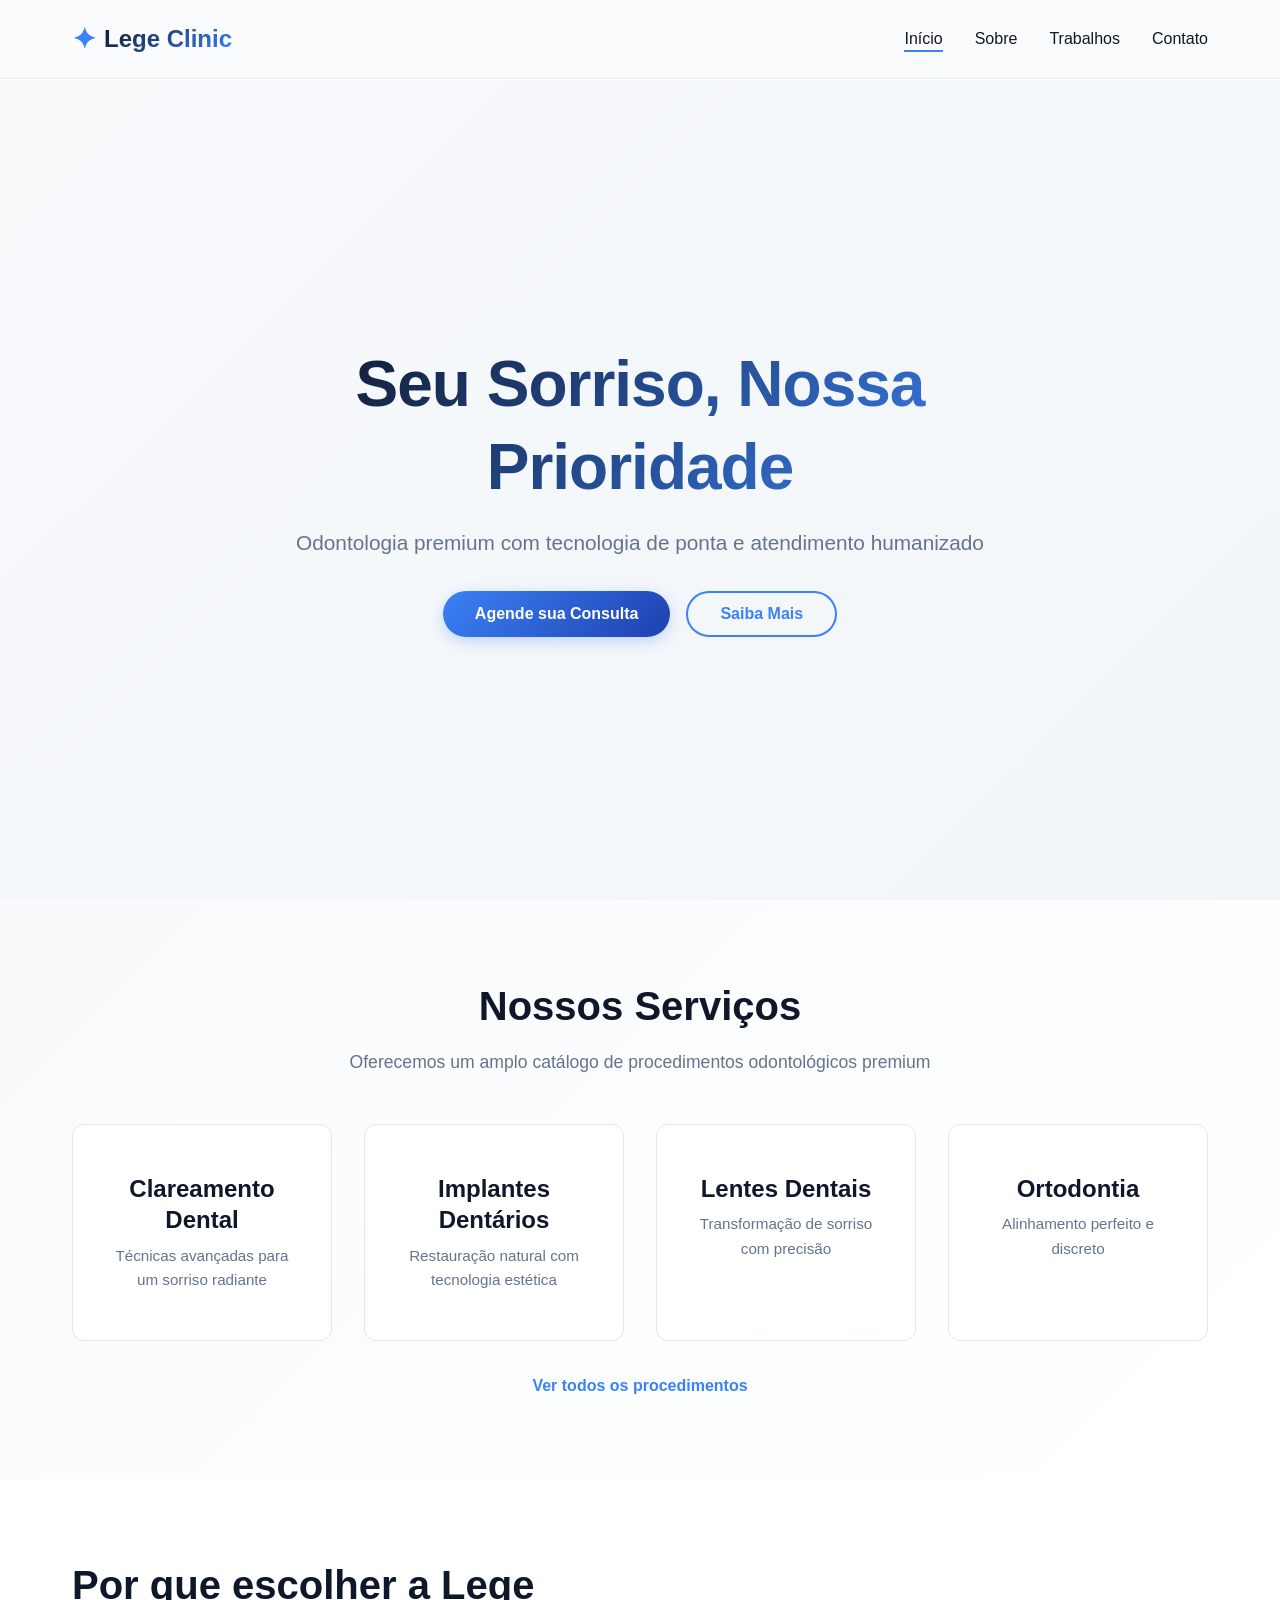
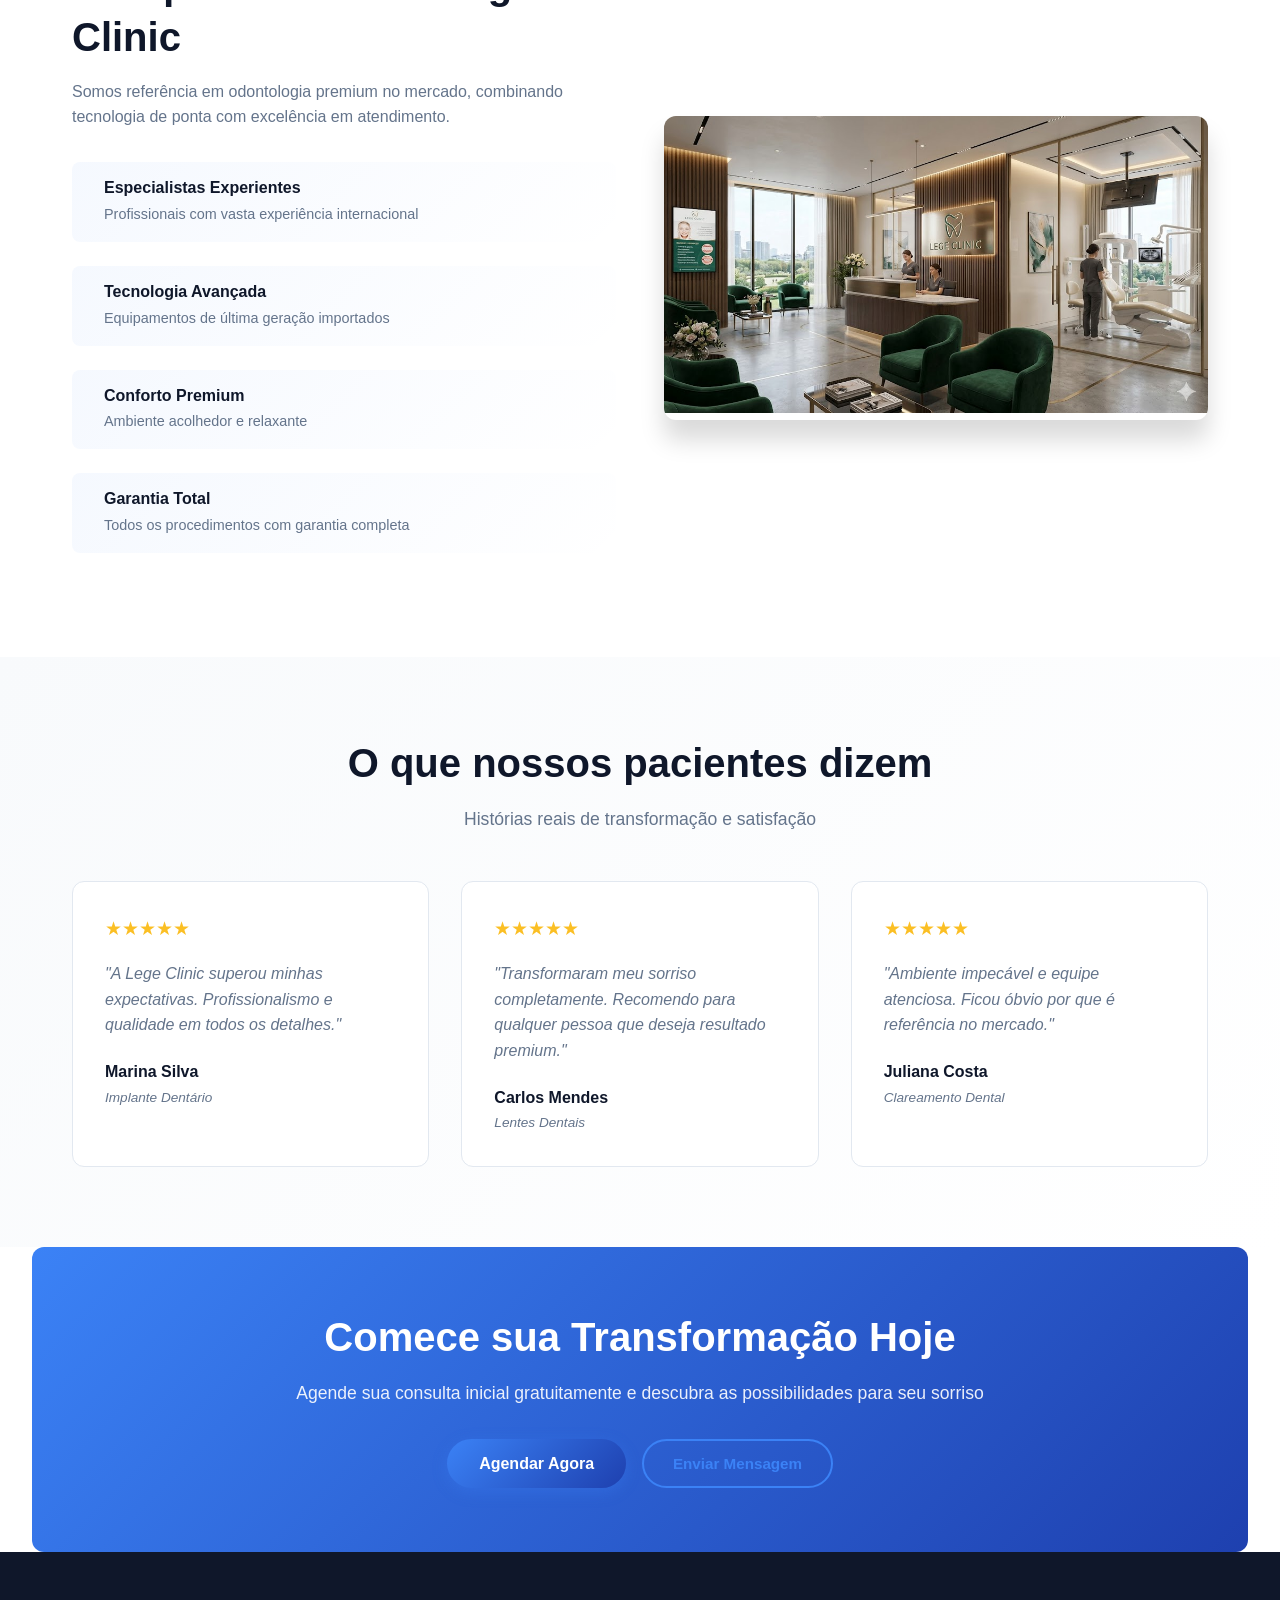
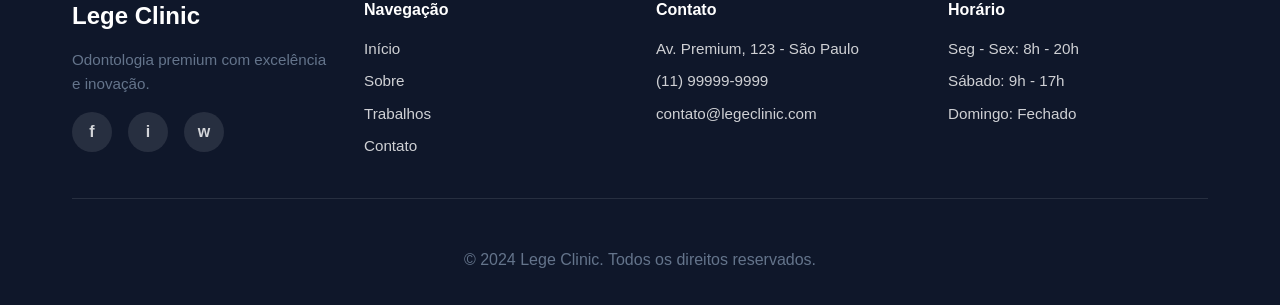
==== index.html @ b1e6cc41 "docs: finalização do site de clinica" ====
<!DOCTYPE html>
<html lang="pt-BR">
<head>
    <meta charset="UTF-8">
    <meta name="viewport" content="width=device-width, initial-scale=1.0">
    <title>Lege Clinic - Odontologia Premium</title>
    <link rel="stylesheet" href="style.css">
    <link rel="icon" type="image/x-icon" href="img/favicon.webp">
</head>
<body>
    <!-- Navigation -->
    <nav class="navbar">
        <div class="navbar-container">
            <div class="navbar-logo">
                <a href="index.html">
                    <span class="logo-icon">✦</span>
                    <span class="logo-text">Lege Clinic</span>
                </a>
            </div>
            <ul class="nav-menu">
                <li class="nav-item"><a href="index.html" class="nav-link active">Início</a></li>
                <li class="nav-item"><a href="sobre.html" class="nav-link">Sobre</a></li>
                <li class="nav-item"><a href="trabalhos.html" class="nav-link">Trabalhos</a></li>
                <li class="nav-item"><a href="contato.html" class="nav-link">Contato</a></li>
            </ul>
            <div class="hamburger">
                <span></span>
                <span></span>
                <span></span>
            </div>
        </div>
    </nav>

    <!-- Hero Section -->
    <section class="hero">
        <div class="hero-content">
            <h1 class="hero-title">Seu Sorriso, Nossa Prioridade</h1>
            <p class="hero-subtitle">Odontologia premium com tecnologia de ponta e atendimento humanizado</p>
            <div class="hero-cta">
                <button class="btn btn-primary" data-scroll="contact">Agende sua Consulta</button>
                <button class="btn btn-secondary">Saiba Mais</button>
            </div>
        </div>
        <div class="hero-background">
            <div class="gradient-blob blob-1"></div>
            <div class="gradient-blob blob-2"></div>
            <div class="gradient-blob blob-3"></div>
        </div>
    </section>

    <!-- Serviços Preview -->
    <section class="services-preview">
        <div class="container">
            <div class="section-header">
                <h2>Nossos Serviços</h2>
                <p>Oferecemos um amplo catálogo de procedimentos odontológicos premium</p>
            </div>
            <div class="services-grid">
                <div class="service-card">
                    <div class="service-icon icon-bright"></div>
                    <h3>Clareamento Dental</h3>
                    <p>Técnicas avançadas para um sorriso radiante</p>
                </div>
                <div class="service-card">
                    <div class="service-icon icon-implant"></div>
                    <h3>Implantes Dentários</h3>
                    <p>Restauração natural com tecnologia estética</p>
                </div>
                <div class="service-card">
                    <div class="service-icon icon-premium"></div>
                    <h3>Lentes Dentais</h3>
                    <p>Transformação de sorriso com precisão</p>
                </div>
                <div class="service-card">
                    <div class="service-icon icon-precision"></div>
                    <h3>Ortodontia</h3>
                    <p>Alinhamento perfeito e discreto</p>
                </div>
            </div>
            <div class="view-all">
                <a href="trabalhos.html" class="link-arrow">Ver todos os procedimentos</a>
            </div>
        </div>
    </section>

    <!-- Diferenciais -->
    <section class="diferenciais">
        <div class="container">
            <div class="diferencial-content">
                <div class="diferencial-text">
                    <h2>Por que escolher a Lege Clinic</h2>
                    <p>Somos referência em odontologia premium no mercado, combinando tecnologia de ponta com excelência em atendimento.</p>
                    <ul class="diferencial-list">
                        <li>
                            <span class="check check-icon"></span>
                            <div>
                                <h4>Especialistas Experientes</h4>
                                <p>Profissionais com vasta experiência internacional</p>
                            </div>
                        </li>
                        <li>
                            <span class="check check-icon"></span>
                            <div>
                                <h4>Tecnologia Avançada</h4>
                                <p>Equipamentos de última geração importados</p>
                            </div>
                        </li>
                        <li>
                            <span class="check check-icon"></span>
                            <div>
                                <h4>Conforto Premium</h4>
                                <p>Ambiente acolhedor e relaxante</p>
                            </div>
                        </li>
                        <li>
                            <span class="check check-icon"></span>
                            <div>
                                <h4>Garantia Total</h4>
                                <p>Todos os procedimentos com garantia completa</p>
                            </div>
                        </li>
                    </ul>
                </div>
                <div class="diferencial-image">
                    <div class="image-placeholder">
                        <img src="img/Consultório Premium.jpg" alt="Consultório Premium">
                    </div>
                </div>
            </div>
        </div>
    </section>

    <!-- Depoimentos -->
    <section class="testimonials">
        <div class="container">
            <div class="section-header">
                <h2>O que nossos pacientes dizem</h2>
                <p>Histórias reais de transformação e satisfação</p>
            </div>
            <div class="testimonials-grid">
                <div class="testimonial-card">
                    <div class="stars">★★★★★</div>
                    <p>"A Lege Clinic superou minhas expectativas. Profissionalismo e qualidade em todos os detalhes."</p>
                    <div class="testimonial-author">
                        <h4>Marina Silva</h4>
                        <p>Implante Dentário</p>
                    </div>
                </div>
                <div class="testimonial-card">
                    <div class="stars">★★★★★</div>
                    <p>"Transformaram meu sorriso completamente. Recomendo para qualquer pessoa que deseja resultado premium."</p>
                    <div class="testimonial-author">
                        <h4>Carlos Mendes</h4>
                        <p>Lentes Dentais</p>
                    </div>
                </div>
                <div class="testimonial-card">
                    <div class="stars">★★★★★</div>
                    <p>"Ambiente impecável e equipe atenciosa. Ficou óbvio por que é referência no mercado."</p>
                    <div class="testimonial-author">
                        <h4>Juliana Costa</h4>
                        <p>Clareamento Dental</p>
                    </div>
                </div>
            </div>
        </div>
    </section>

    <!-- CTA Section -->
    <section class="cta-section" id="contact">
        <div class="container">
            <div class="cta-content">
                <h2>Comece sua Transformação Hoje</h2>
                <p>Agende sua consulta inicial gratuitamente e descubra as possibilidades para seu sorriso</p>
                <div class="cta-buttons">
                    <button class="btn btn-primary">Agendar Agora</button>
                    <a href="contato.html" class="btn btn-outline">Enviar Mensagem</a>
                </div>
            </div>
        </div>
    </section>

    <!-- Footer -->
    <footer class="footer">
        <div class="container">
            <div class="footer-content">
                <div class="footer-section">
                    <h3>Lege Clinic</h3>
                    <p>Odontologia premium com excelência e inovação.</p>
                    <div class="social-links">
                        <a href="#" class="social-icon">f</a>
                        <a href="#" class="social-icon">i</a>
                        <a href="#" class="social-icon">w</a>
                    </div>
                </div>
                <div class="footer-section">
                    <h4>Navegação</h4>
                    <ul>
                        <li><a href="index.html">Início</a></li>
                        <li><a href="sobre.html">Sobre</a></li>
                        <li><a href="trabalhos.html">Trabalhos</a></li>
                        <li><a href="contato.html">Contato</a></li>
                    </ul>
                </div>
                <div class="footer-section">
                    <h4>Contato</h4>
                    <ul>
                        <li><span class="icon-location"></span> Av. Premium, 123 - São Paulo</li>
                        <li><span class="icon-phone"></span> (11) 99999-9999</li>
                        <li><span class="icon-email"></span> contato@legeclinic.com</li>
                    </ul>
                </div>
                <div class="footer-section">
                    <h4>Horário</h4>
                    <ul>
                        <li>Seg - Sex: 8h - 20h</li>
                        <li>Sábado: 9h - 17h</li>
                        <li>Domingo: Fechado</li>
                    </ul>
                </div>
            </div>
            <div class="footer-bottom">
                <p>&copy; 2024 Lege Clinic. Todos os direitos reservados.</p>
            </div>
        </div>
    </footer>

    <script src="script.js"></script>
</body>
</html>
---- style.css ----
/* ===== CSS Variables ===== */
:root {
    --primary-color: #0f172a;
    --secondary-color: #1e293b;
    --accent-color: #3b82f6;
    --accent-light: #60a5fa;
    --text-dark: #0f172a;
    --text-light: #64748b;
    --text-white: #ffffff;
    --bg-light: #f8fafc;
    --bg-white: #ffffff;
    --border-color: #e2e8f0;
    --shadow-sm: 0 1px 2px rgba(0, 0, 0, 0.05);
    --shadow-md: 0 4px 6px rgba(0, 0, 0, 0.1);
    --shadow-lg: 0 10px 15px rgba(0, 0, 0, 0.1);
    --shadow-xl: 0 20px 25px rgba(0, 0, 0, 0.15);
    --transition: all 0.3s cubic-bezier(0.4, 0, 0.2, 1);
}

/* ===== Global Styles ===== */
* {
    margin: 0;
    padding: 0;
    box-sizing: border-box;
}

html {
    scroll-behavior: smooth;
}

body {
    font-family: 'Segoe UI', -apple-system, BlinkMacSystemFont, 'Helvetica Neue', sans-serif;
    background-color: var(--bg-white);
    color: var(--text-dark);
    line-height: 1.6;
    overflow-x: hidden;
}

/* ===== Typography ===== */
h1, h2, h3, h4, h5, h6 {
    font-weight: 600;
    color: var(--text-dark);
    line-height: 1.3;
}

h1 {
    font-size: 3.5rem;
    letter-spacing: -1px;
}

h2 {
    font-size: 2.5rem;
    margin-bottom: 1rem;
}

h3 {
    font-size: 1.5rem;
    margin-bottom: 0.5rem;
}

p {
    color: var(--text-light);
    font-size: 1rem;
    margin-bottom: 1rem;
}

a {
    text-decoration: none;
    color: inherit;
    transition: var(--transition);
}

/* ===== Container ===== */
.container {
    max-width: 1200px;
    margin: 0 auto;
    padding: 0 2rem;
}

/* ===== Navbar ===== */
.navbar {
    position: fixed;
    top: 0;
    left: 0;
    right: 0;
    background: rgba(248, 250, 252, 0.7);
    backdrop-filter: blur(10px);
    border-bottom: 1px solid rgba(226, 232, 240, 0.5);
    z-index: 1000;
    transition: var(--transition);
}

.navbar.scrolled {
    background: rgba(248, 250, 252, 0.95);
    box-shadow: var(--shadow-md);
}

.navbar-container {
    max-width: 1200px;
    margin: 0 auto;
    padding: 1rem 2rem;
    display: flex;
    justify-content: space-between;
    align-items: center;
}

.navbar-logo a {
    display: flex;
    align-items: center;
    gap: 0.5rem;
    font-size: 1.5rem;
    font-weight: 700;
    color: var(--primary-color);
}

.logo-icon {
    color: var(--accent-color);
    font-size: 1.8rem;
}

.logo-text {
    background: linear-gradient(135deg, #0f172a, #3b82f6);
    -webkit-background-clip: text;
    -webkit-text-fill-color: transparent;
    background-clip: text;
}

.nav-menu {
    display: flex;
    gap: 2rem;
    list-style: none;
}

.nav-link {
    color: var(--text-dark);
    font-weight: 500;
    position: relative;
}

.nav-link::after {
    content: '';
    position: absolute;
    bottom: -5px;
    left: 0;
    width: 0;
    height: 2px;
    background-color: var(--accent-color);
    transition: var(--transition);
}

.nav-link:hover::after,
.nav-link.active::after {
    width: 100%;
}

.hamburger {
    display: none;
    flex-direction: column;
    cursor: pointer;
}

.hamburger span {
    width: 25px;
    height: 3px;
    background-color: var(--primary-color);
    margin: 5px 0;
    border-radius: 2px;
    transition: var(--transition);
}

/* ===== Hero Section ===== */
.hero {
    margin-top: 80px;
    min-height: calc(100vh - 80px);
    display: flex;
    align-items: center;
    justify-content: center;
    position: relative;
    overflow: hidden;
    background: linear-gradient(135deg, #f8fafc 0%, #f1f5f9 100%);
}

.hero-background {
    position: absolute;
    inset: 0;
    z-index: -1;
}

.gradient-blob {
    position: absolute;
    border-radius: 40% 60% 70% 30% / 40% 50% 60% 50%;
    opacity: 0.3;
    animation: blob 7s infinite;
}

.blob-1 {
    width: 300px;
    height: 300px;
    background: linear-gradient(45deg, #3b82f6, #60a5fa);
    top: -10%;
    right: -5%;
    animation-delay: 0s;
}

.blob-2 {
    width: 250px;
    height: 250px;
    background: linear-gradient(45deg, #93c5fd, #dbeafe);
    bottom: 10%;
    left: 10%;
    animation-delay: 2s;
}

.blob-3 {
    width: 200px;
    height: 200px;
    background: linear-gradient(45deg, #bfdbfe, #e0e7ff);
    top: 50%;
    right: 5%;
    animation-delay: 4s;
}

@keyframes blob {
    0%, 100% {
        transform: translate(0, 0) scale(1);
    }
    33% {
        transform: translate(30px, -50px) scale(1.1);
    }
    66% {
        transform: translate(-20px, 20px) scale(0.9);
    }
}

.hero-content {
    position: relative;
    z-index: 1;
    text-align: center;
    max-width: 700px;
    animation: fadeInUp 0.8s ease-out;
}

@keyframes fadeInUp {
    from {
        opacity: 0;
        transform: translateY(30px);
    }
    to {
        opacity: 1;
        transform: translateY(0);
    }
}

.hero-title {
    font-size: 4rem;
    margin-bottom: 1rem;
    background: linear-gradient(135deg, #0f172a, #3b82f6);
    -webkit-background-clip: text;
    -webkit-text-fill-color: transparent;
    background-clip: text;
    animation: fadeInUp 0.8s ease-out 0.1s both;
}

.hero-subtitle {
    font-size: 1.3rem;
    color: var(--text-light);
    margin-bottom: 2rem;
    animation: fadeInUp 0.8s ease-out 0.2s both;
}

.hero-cta {
    display: flex;
    gap: 1rem;
    justify-content: center;
    animation: fadeInUp 0.8s ease-out 0.3s both;
}

/* ===== Buttons ===== */
.btn {
    padding: 0.75rem 2rem;
    border: none;
    border-radius: 50px;
    font-size: 1rem;
    font-weight: 600;
    cursor: pointer;
    transition: var(--transition);
    display: inline-block;
    text-align: center;
}

.btn-primary {
    background: linear-gradient(135deg, #3b82f6, #1e40af);
    color: white;
    box-shadow: 0 4px 15px rgba(59, 130, 246, 0.3);
}

.btn-primary:hover {
    transform: translateY(-2px);
    box-shadow: 0 6px 20px rgba(59, 130, 246, 0.4);
}

.btn-secondary {
    background: transparent;
    color: var(--accent-color);
    border: 2px solid var(--accent-color);
}

.btn-secondary:hover {
    background: var(--accent-color);
    color: white;
    transform: translateY(-2px);
}

.btn-outline {
    background: transparent;
    color: var(--accent-color);
    border: 2px solid var(--accent-color);
    padding: 0.65rem 1.8rem;
    font-size: 0.95rem;
}

.btn-outline:hover {
    background: var(--accent-color);
    color: white;
    transform: translateY(-2px);
}

/* ===== Sections ===== */
section {
    padding: 5rem 0;
}

.section-header {
    text-align: center;
    margin-bottom: 3rem;
    animation: fadeInUp 0.6s ease-out;
}

.section-header h2 {
    font-size: 2.5rem;
    margin-bottom: 1rem;
}

.section-header p {
    font-size: 1.1rem;
    color: var(--text-light);
    max-width: 600px;
    margin: 0 auto;
}

.section-center {
    text-align: center;
}

/* ===== Services Preview ===== */
.services-preview {
    background: linear-gradient(135deg, #f8fafc 0%, #ffffff 100%);
}

.services-grid {
    display: grid;
    grid-template-columns: repeat(auto-fit, minmax(250px, 1fr));
    gap: 2rem;
    margin-bottom: 2rem;
}

.service-card {
    background: white;
    padding: 2rem;
    border-radius: 12px;
    text-align: center;
    border: 1px solid var(--border-color);
    transition: var(--transition);
    animation: fadeInUp 0.6s ease-out;
}

.service-card:hover {
    transform: translateY(-10px);
    box-shadow: var(--shadow-xl);
    border-color: var(--accent-light);
}

.service-icon {
    font-size: 3rem;
    margin-bottom: 1rem;
    animation: float 3s ease-in-out infinite;
}

@keyframes float {
    0%, 100% {
        transform: translateY(0px);
    }
    50% {
        transform: translateY(-10px);
    }
}

.service-card h3 {
    margin-bottom: 0.5rem;
}

.service-card p {
    font-size: 0.95rem;
    color: var(--text-light);
}

.view-all {
    text-align: center;
}

.link-arrow {
    color: var(--accent-color);
    font-weight: 600;
    display: inline-flex;
    align-items: center;
    gap: 0.5rem;
    transition: var(--transition);
}

.link-arrow:hover {
    gap: 1rem;
}

/* ===== Diferenciais ===== */
.diferenciais {
    background: white;
}

.diferencial-content {
    display: grid;
    grid-template-columns: 1fr 1fr;
    gap: 3rem;
    align-items: center;
}

.diferencial-text h2 {
    margin-bottom: 1rem;
}

.diferencial-text > p {
    margin-bottom: 2rem;
}

.diferencial-list {
    list-style: none;
}

.diferencial-list li {
    display: flex;
    gap: 1rem;
    margin-bottom: 1.5rem;
    padding: 1rem;
    background: linear-gradient(135deg, rgba(59, 130, 246, 0.05), transparent);
    border-radius: 8px;
    transition: var(--transition);
    animation: slideInLeft 0.6s ease-out;
}

@keyframes slideInLeft {
    from {
        opacity: 0;
        transform: translateX(-30px);
    }
    to {
        opacity: 1;
        transform: translateX(0);
    }
}

.diferencial-list li:hover {
    background: linear-gradient(135deg, rgba(59, 130, 246, 0.1), transparent);
    transform: translateX(5px);
}

.check {
    color: var(--accent-color);
    font-weight: 700;
    font-size: 1.3rem;
    flex-shrink: 0;
}

.diferencial-list h4 {
    color: var(--text-dark);
    margin-bottom: 0.25rem;
}

.diferencial-list p {
    font-size: 0.9rem;
    margin-bottom: 0;
}

.diferencial-image {
    position: relative;
}

.image-placeholder {
    border-radius: 12px;
    overflow: hidden;
    box-shadow: var(--shadow-xl);
    animation: fadeInRight 0.8s ease-out;
}

@keyframes fadeInRight {
    from {
        opacity: 0;
        transform: translateX(30px);
    }
    to {
        opacity: 1;
        transform: translateX(0);
    }
}

.image-placeholder img {
    width: 100%;
    height: auto;
    object-fit: cover;
    transition: var(--transition);
}

.diferencial-image:hover img {
    transform: scale(1.05);
}

/* ===== Testimonials ===== */
.testimonials {
    background: linear-gradient(135deg, #f8fafc 0%, #ffffff 100%);
}

.testimonials-grid {
    display: grid;
    grid-template-columns: repeat(auto-fit, minmax(300px, 1fr));
    gap: 2rem;
}

.testimonial-card {
    background: white;
    padding: 2rem;
    border-radius: 12px;
    border: 1px solid var(--border-color);
    transition: var(--transition);
    animation: fadeInUp 0.6s ease-out;
}

.testimonial-card:hover {
    transform: translateY(-5px);
    box-shadow: var(--shadow-lg);
    border-color: var(--accent-light);
}

.stars {
    color: #fbbf24;
    font-size: 1.2rem;
    margin-bottom: 1rem;
}

.testimonial-card p {
    font-style: italic;
    margin-bottom: 1.5rem;
    color: var(--text-light);
}

.testimonial-author h4 {
    color: var(--text-dark);
    margin-bottom: 0.25rem;
}

.testimonial-author p {
    font-size: 0.85rem;
    margin-bottom: 0;
}

/* ===== CTA Section ===== */
.cta-section {
    background: linear-gradient(135deg, #3b82f6 0%, #1e40af 100%);
    color: white;
    text-align: center;
    padding: 4rem 0;
    border-radius: 12px;
    margin: 0 2rem;
}

.cta-content h2 {
    color: white;
    margin-bottom: 1rem;
}

.cta-content p {
    color: rgba(255, 255, 255, 0.9);
    font-size: 1.1rem;
    margin-bottom: 2rem;
}

.cta-buttons {
    display: flex;
    gap: 1rem;
    justify-content: center;
    flex-wrap: wrap;
}

/* ===== Page Header ===== */
.page-header {
    margin-top: 80px;
    padding: 3rem 0;
    background: linear-gradient(135deg, #f8fafc 0%, #f1f5f9 100%);
    text-align: center;
}

.page-header h1 {
    margin-bottom: 0.5rem;
}

.page-header p {
    font-size: 1.1rem;
}

/* ===== About Story ===== */
.about-story {
    padding: 5rem 0;
}

.story-content {
    display: grid;
    grid-template-columns: 1fr 1fr;
    gap: 3rem;
    align-items: center;
}

.story-text h2 {
    margin-bottom: 1.5rem;
}

.story-text p {
    margin-bottom: 1.5rem;
}

.story-image {
    border-radius: 12px;
    overflow: hidden;
    box-shadow: var(--shadow-xl);
}

.story-image img {
    width: 100%;
    height: auto;
}

/* ===== MVV Section ===== */
.mvv {
    background: linear-gradient(135deg, #f8fafc 0%, #ffffff 100%);
}

.mvv-grid {
    display: grid;
    grid-template-columns: repeat(auto-fit, minmax(280px, 1fr));
    gap: 2rem;
}

.mvv-card {
    background: white;
    padding: 2rem;
    border-radius: 12px;
    text-align: center;
    border: 1px solid var(--border-color);
    transition: var(--transition);
    animation: fadeInUp 0.6s ease-out;
}

.mvv-card:hover {
    transform: translateY(-10px);
    box-shadow: var(--shadow-lg);
    border-color: var(--accent-light);
}

.mvv-icon {
    font-size: 3rem;
    margin-bottom: 1rem;
}

.mvv-card h3 {
    margin-bottom: 1rem;
}

.mvv-card p {
    line-height: 1.8;
}

/* ===== Team Section ===== */
.team {
    background: white;
}

.team-grid {
    display: grid;
    grid-template-columns: repeat(auto-fit, minmax(250px, 1fr));
    gap: 2rem;
}

.team-member {
    text-align: center;
    animation: fadeInUp 0.6s ease-out;
}

.member-image {
    border-radius: 12px;
    overflow: hidden;
    margin-bottom: 1.5rem;
    box-shadow: var(--shadow-md);
    height: 300px;
    transition: var(--transition);
}

.member-image img {
    width: 100%;
    height: 100%;
    object-fit: cover;
    transition: var(--transition);
}

.team-member:hover .member-image img {
    transform: scale(1.05);
}

.team-member h3 {
    margin-bottom: 0.5rem;
}

.speciality {
    color: var(--accent-color);
    font-weight: 600;
    font-size: 0.95rem;
    margin-bottom: 0.5rem;
}

.bio {
    font-size: 0.9rem;
    color: var(--text-light);
}

/* ===== Why Choose Section ===== */
.why-choose {
    background: linear-gradient(135deg, #f8fafc 0%, #ffffff 100%);
}

.reasons-grid {
    display: grid;
    grid-template-columns: repeat(auto-fit, minmax(300px, 1fr));
    gap: 2rem;
}

.reason-card {
    background: white;
    padding: 2rem;
    border-radius: 12px;
    border-left: 4px solid var(--accent-color);
    transition: var(--transition);
    animation: fadeInUp 0.6s ease-out;
}

.reason-card:hover {
    transform: translateY(-5px);
    box-shadow: var(--shadow-md);
}

.reason-number {
    font-size: 2.5rem;
    font-weight: 700;
    color: var(--accent-light);
    margin-bottom: 0.5rem;
}

.reason-card h3 {
    margin-bottom: 0.5rem;
}

.reason-card p {
    font-size: 0.95rem;
}

/* ===== Stats Section ===== */
.stats {
    background: linear-gradient(135deg, #3b82f6 0%, #1e40af 100%);
    color: white;
}

.stats-grid {
    display: grid;
    grid-template-columns: repeat(auto-fit, minmax(200px, 1fr));
    gap: 2rem;
    text-align: center;
}

.stat-item {
    animation: fadeInUp 0.6s ease-out;
}

.stat-number {
    font-size: 3rem;
    font-weight: 700;
    margin-bottom: 0.5rem;
    color: #60a5fa;
}

.stat-item p {
    color: rgba(255, 255, 255, 0.9);
    font-size: 1.1rem;
}

/* ===== Filter Section ===== */
.filter-section {
    background: white;
    padding: 2rem 0;
    text-align: center;
}

.filter-tabs {
    display: flex;
    gap: 1rem;
    justify-content: center;
    flex-wrap: wrap;
}

.filter-btn {
    padding: 0.6rem 1.5rem;
    border: 2px solid var(--border-color);
    background: white;
    border-radius: 30px;
    font-weight: 600;
    cursor: pointer;
    transition: var(--transition);
    color: var(--text-dark);
}

.filter-btn:hover,
.filter-btn.active {
    background: var(--accent-color);
    color: white;
    border-color: var(--accent-color);
}

/* ===== Gallery ===== */
.gallery {
    background: linear-gradient(135deg, #f8fafc 0%, #ffffff 100%);
}

.gallery-grid {
    display: grid;
    grid-template-columns: repeat(auto-fit, minmax(300px, 1fr));
    gap: 2rem;
}

.gallery-item {
    animation: fadeInUp 0.6s ease-out;
}

.gallery-item.hidden {
    display: none;
}

.gallery-card {
    background: white;
    border-radius: 12px;
    overflow: hidden;
    box-shadow: var(--shadow-md);
    transition: var(--transition);
}

.gallery-card:hover {
    transform: translateY(-10px);
    box-shadow: var(--shadow-xl);
}

.before-after {
    position: relative;
    overflow: hidden;
    height: 300px;
}

.before,
.after {
    position: absolute;
    inset: 0;
}

.after {
    width: 50%;
    overflow: hidden;
}

.before-after img {
    width: 100%;
    height: 100%;
    object-fit: cover;
}

.label {
    position: absolute;
    top: 10px;
    font-size: 0.85rem;
    font-weight: 600;
    background: rgba(0, 0, 0, 0.5);
    color: white;
    padding: 0.3rem 0.8rem;
    border-radius: 20px;
    backdrop-filter: blur(5px);
}

.before .label {
    left: 10px;
}

.after .label {
    right: 10px;
}

.card-content-unitario {
    padding: 1.1rem;
    margin-top: 0.5rem;
}
.card-content-espacos {
    padding: 0.5rem;
    margin-top: 0.4rem;
}

.card-content {
    padding: 1.5rem;
    box-shadow: left, bottom, right 0px 2px 4px rgba(0, 0, 0, 0.1);
}

.card-content h3 {
    margin-bottom: 0.5rem;
}

.card-content p {
    font-size: 0.9rem;
    color: var(--text-light);
}

/* ===== Procedures ===== */
.procedures {
    background: white;
}

.procedures-grid {
    display: grid;
    grid-template-columns: repeat(auto-fit, minmax(280px, 1fr));
    gap: 2rem;
}

.procedure-card {
    background: linear-gradient(135deg, #f8fafc 0%, #ffffff 100%);
    padding: 2rem;
    border-radius: 12px;
    border: 1px solid var(--border-color);
    transition: var(--transition);
    animation: fadeInUp 0.6s ease-out;
}

.procedure-card:hover {
    transform: translateY(-5px);
    box-shadow: var(--shadow-lg);
    border-color: var(--accent-light);
}

.procedure-icon {
    font-size: 2.5rem;
    margin-bottom: 1rem;
}

.procedure-card h3 {
    margin-bottom: 1rem;
}

.procedure-card ul {
    list-style: none;
}

.procedure-card li {
    padding: 0.5rem 0;
    padding-left: 1.5rem;
    position: relative;
    font-size: 0.95rem;
    color: var(--text-light);
}

.procedure-card li::before {
    content: '✓';
    position: absolute;
    left: 0;
    color: var(--accent-color);
    font-weight: 700;
}

/* ===== Process Section ===== */
.process {
    background: linear-gradient(135deg, #f8fafc 0%, #ffffff 100%);
}

.process-timeline {
    display: grid;
    grid-template-columns: repeat(auto-fit, minmax(200px, 1fr));
    gap: 2rem;
    position: relative;
}

.process-step {
    background: white;
    padding: 2rem;
    border-radius: 12px;
    text-align: center;
    border: 2px solid var(--border-color);
    transition: var(--transition);
    animation: fadeInUp 0.6s ease-out;
}

.process-step:hover {
    border-color: var(--accent-color);
    transform: translateY(-5px);
    box-shadow: var(--shadow-md);
}

.step-number {
    font-size: 2rem;
    font-weight: 700;
    color: var(--accent-color);
    margin-bottom: 0.5rem;
}

.process-step h3 {
    margin-bottom: 0.5rem;
}

.process-step p {
    font-size: 0.9rem;
}

.timeline-connector {
    display: none;
}

/* ===== Contact Section ===== */
.contact-section {
    background: linear-gradient(135deg, #f8fafc 0%, #ffffff 100%);
}

.contact-wrapper {
    display: grid;
    grid-template-columns: 1fr 1fr;
    gap: 3rem;
}

.contact-form-wrapper h2 {
    margin-bottom: 2rem;
}

.contact-form {
    display: flex;
    flex-direction: column;
    gap: 1.5rem;
}

.form-group {
    display: flex;
    flex-direction: column;
}

.form-group.full {
    grid-column: 1 / -1;
}

.form-group label {
    margin-bottom: 0.5rem;
    font-weight: 600;
    color: var(--text-dark);
}

.form-group input,
.form-group select,
.form-group textarea {
    padding: 0.75rem 1rem;
    border: 2px solid var(--border-color);
    border-radius: 8px;
    font-family: inherit;
    font-size: 1rem;
    transition: var(--transition);
}

.form-group input:focus,
.form-group select:focus,
.form-group textarea:focus {
    outline: none;
    border-color: var(--accent-color);
    box-shadow: 0 0 0 3px rgba(59, 130, 246, 0.1);
}

.form-group textarea {
    resize: vertical;
}

.contact-form button {
    margin-top: 1rem;
}

.contact-info-wrapper h2 {
    margin-bottom: 2rem;
}

.info-card {
    background: white;
    padding: 1.5rem;
    border-radius: 12px;
    border: 1px solid var(--border-color);
    margin-bottom: 1.5rem;
    transition: var(--transition);
    animation: slideInLeft 0.6s ease-out;
}

.info-card:hover {
    box-shadow: var(--shadow-md);
    transform: translateX(5px);
}

.info-icon {
    font-size: 2rem;
    margin-bottom: 0.5rem;
}

.info-card h3 {
    margin-bottom: 0.5rem;
}

.info-card p {
    font-size: 0.95rem;
    margin-bottom: 0.5rem;
}

.info-card a {
    color: var(--accent-color);
    font-weight: 600;
    text-decoration: none;
}

.info-card a:hover {
    text-decoration: underline;
}

.social-section {
    background: white;
    padding: 1.5rem;
    border-radius: 12px;
    border: 1px solid var(--border-color);
    animation: slideInLeft 0.6s ease-out;
}

.social-section h3 {
    margin-bottom: 1rem;
}

.social-links-large {
    display: flex;
    gap: 1rem;
}

.social-link-btn {
    width: 50px;
    height: 50px;
    display: flex;
    align-items: center;
    justify-content: center;
    background: linear-gradient(135deg, #3b82f6, #1e40af);
    color: white;
    border-radius: 50%;
    font-weight: 600;
    transition: var(--transition);
}

.social-link-btn:hover {
    transform: translateY(-3px);
    box-shadow: 0 4px 12px rgba(59, 130, 246, 0.3);
}
/* ===== Map Section ===== */
.map-section {
    background: white;
}

.map-container {
    border-radius: 12px;
    overflow: hidden;
    box-shadow: var(--shadow-lg);
    height: 400px;
}

.map-container iframe {
    width: 100%;
    height: 100%;
    border: none;
}

/* ===== Footer ===== */
.footer {
    background: var(--primary-color);
    color: rgba(255, 255, 255, 0.8);
    padding: 3rem 0 1rem;
}

.footer-content {
    display: grid;
    grid-template-columns: repeat(auto-fit, minmax(250px, 1fr));
    gap: 2rem;
    margin-bottom: 2rem;
    border-bottom: 1px solid rgba(255, 255, 255, 0.1);
    padding-bottom: 2rem;
}

.footer-section h3 {
    color: white;
    margin-bottom: 1rem;
}

.footer-section h4 {
    color: white;
    margin-bottom: 1rem;
    font-size: 1rem;
}

.footer-section p {
    font-size: 0.95rem;
    margin-bottom: 1rem;
}

.footer-section ul {
    list-style: none;
}

.footer-section li {
    margin-bottom: 0.5rem;
    font-size: 0.95rem;
}

.footer-section a {
    color: rgba(255, 255, 255, 0.8);
    transition: var(--transition);
}

.footer-section a:hover {
    color: white;
}

.social-links {
    display: flex;
    gap: 1rem;
    margin-top: 1rem;
}

.social-icon {
    width: 40px;
    height: 40px;
    display: flex;
    align-items: center;
    justify-content: center;
    background: rgba(255, 255, 255, 0.1);
    border-radius: 50%;
    font-weight: 600;
    transition: var(--transition);
    color: white;
}

.social-icon:hover {
    background: rgba(59, 130, 246, 0.5);
    transform: translateY(-3px);
}

.footer-bottom {
    text-align: center;
    padding-top: 1rem;
    font-size: 0.9rem;
    color: rgba(255, 255, 255, 0.6);
}

/* ===== Responsivo ===== */
@media (max-width: 768px) {
    .hamburger {
        display: flex;
    }

    .nav-menu {
        position: fixed;
        left: -100%;
        top: 70px;
        flex-direction: column;
        background-color: rgba(248, 250, 252, 0.98);
        width: 100%;
        text-align: center;
        transition: 0.3s;
        padding: 2rem 0;
        gap: 0;
        box-shadow: var(--shadow-md);
    }

    .nav-menu.active {
        left: 0;
    }

    .nav-item {
        padding: 1rem 0;
        border-bottom: 1px solid var(--border-color);
    }

    h1 {
        font-size: 2.5rem;
    }

    h2 {
        font-size: 2rem;
    }

    .hero-title {
        font-size: 2.5rem;
    }

    .hero-subtitle {
        font-size: 1rem;
    }

    .hero-cta {
        flex-direction: column;
    }

    .diferencial-content,
    .story-content,
    .contact-wrapper {
        grid-template-columns: 1fr;
    }

    .services-grid,
    .team-grid,
    .mvv-grid,
    .testimonials-grid,
    .reasons-grid,
    .procedures-grid {
        grid-template-columns: 1fr;
    }

    .stats-grid {
        grid-template-columns: 1fr 1fr;
    }

    .gallery-grid {
        grid-template-columns: 1fr;
    }

    .process-timeline {
        grid-template-columns: 1fr;
    }

    .cta-buttons {
        flex-direction: column;
    }

    .btn {
        width: 100%;
    }

    section {
        padding: 3rem 0;
    }

    .page-header {
        padding: 2rem 0;
    }

    .page-header h1 {
        font-size: 2rem;
    }

    .container {
        padding: 0 1rem;
    }

    .cta-section {
        margin: 0 1rem;
    }
}

@media (max-width: 480px) {
    h1 {
        font-size: 1.8rem;
    }

    h2 {
        font-size: 1.5rem;
    }

    .hero-title {
        font-size: 1.8rem;
    }

    .hero-subtitle {
        font-size: 0.95rem;
    }

    .section-header h2 {
        font-size: 1.5rem;
    }

    .stats-grid {
        grid-template-columns: 1fr;
    }

    .filter-tabs {
        gap: 0.5rem;
    }

    .filter-btn {
        padding: 0.5rem 1rem;
        font-size: 0.9rem;
    }

    .page-header h1 {
        font-size: 1.5rem;
    }

    .page-header p {
        font-size: 0.9rem;
    }

    .navbar-container {
        padding: 0.8rem 1rem;
    }

    .navbar-logo a {
        font-size: 1.3rem;
    }
}

/* ===== Animations ===== */
@keyframes slideIn {
    from {
        opacity: 0;
        transform: translateX(-50px);
    }
    to {
        opacity: 1;
        transform: translateX(0);
    }
}

.fade-in {
    animation: fadeInUp 0.6s ease-out;
}

/* ===== Scroll Effects ===== */
.scroll-reveal {
    opacity: 0;
    transform: translateY(30px);
    transition: var(--transition);
}

.scroll-reveal.active {
    opacity: 1;
    transform: translateY(0);
}
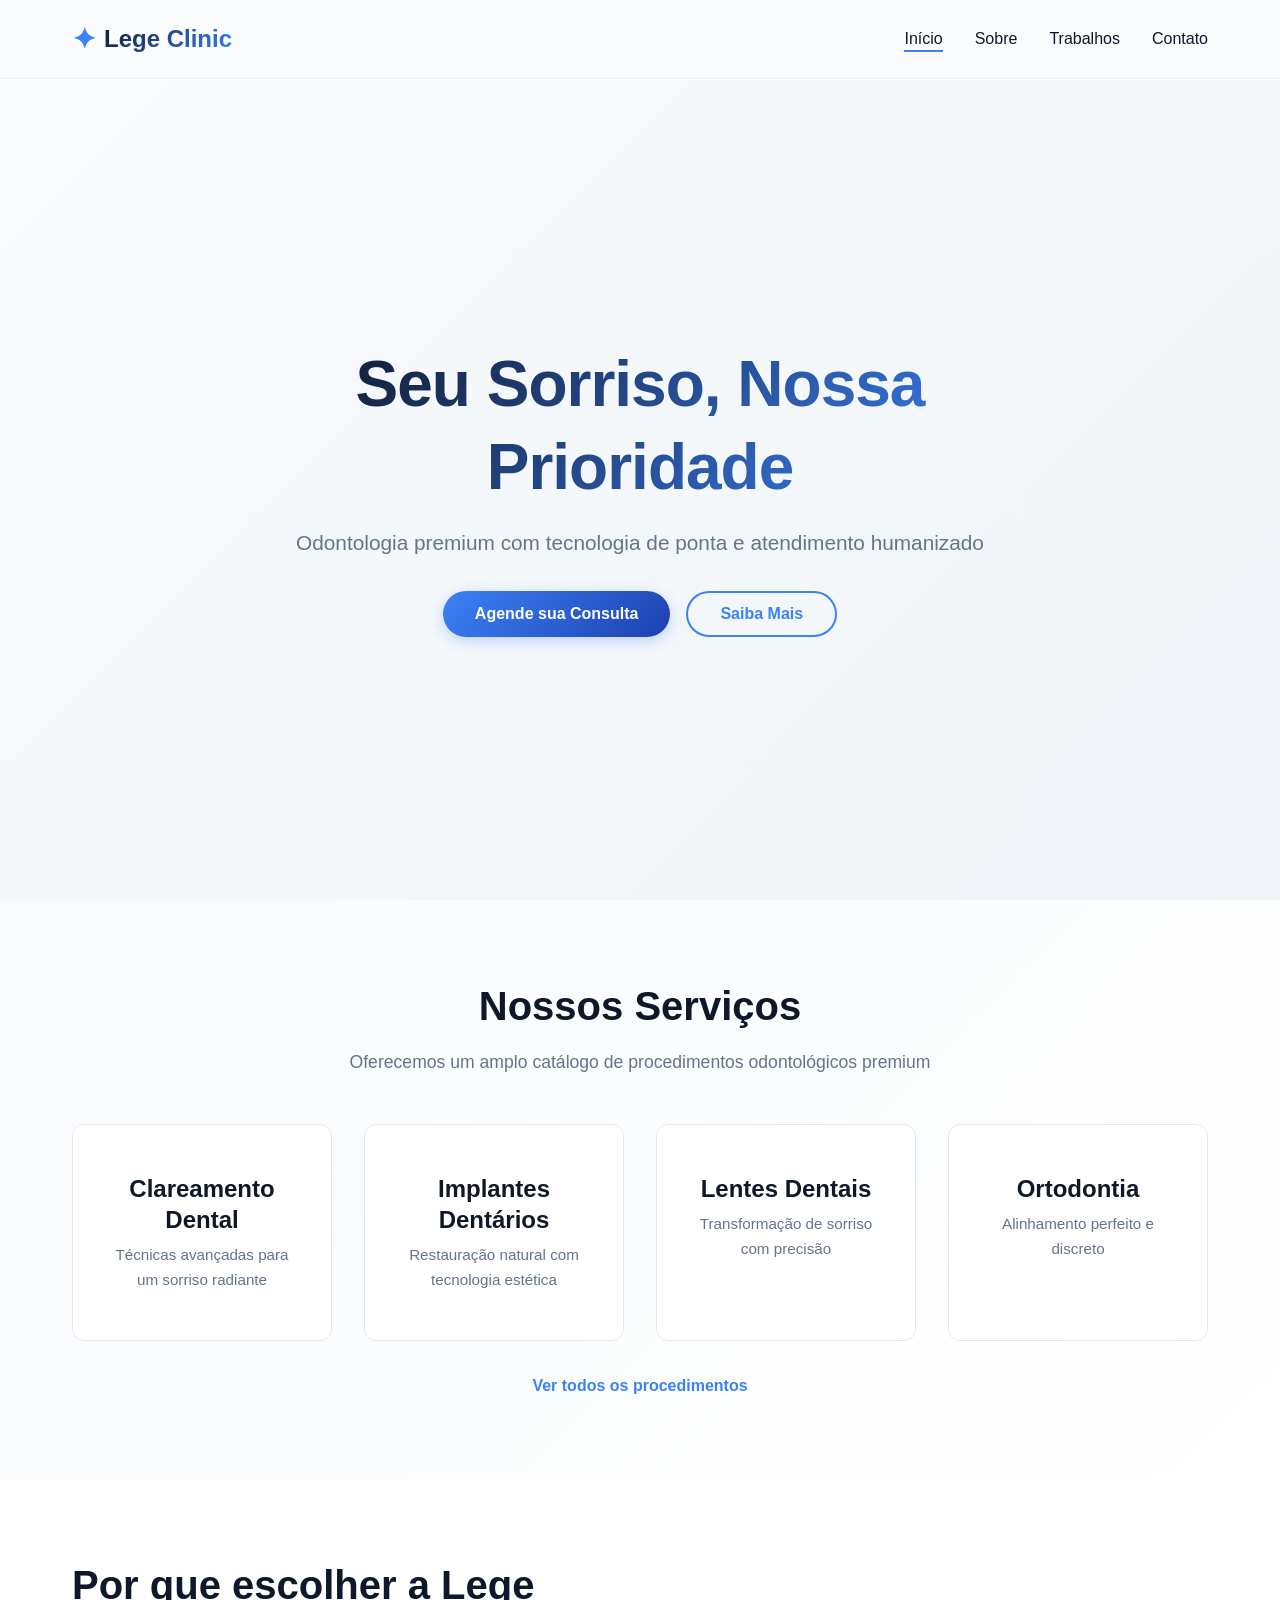
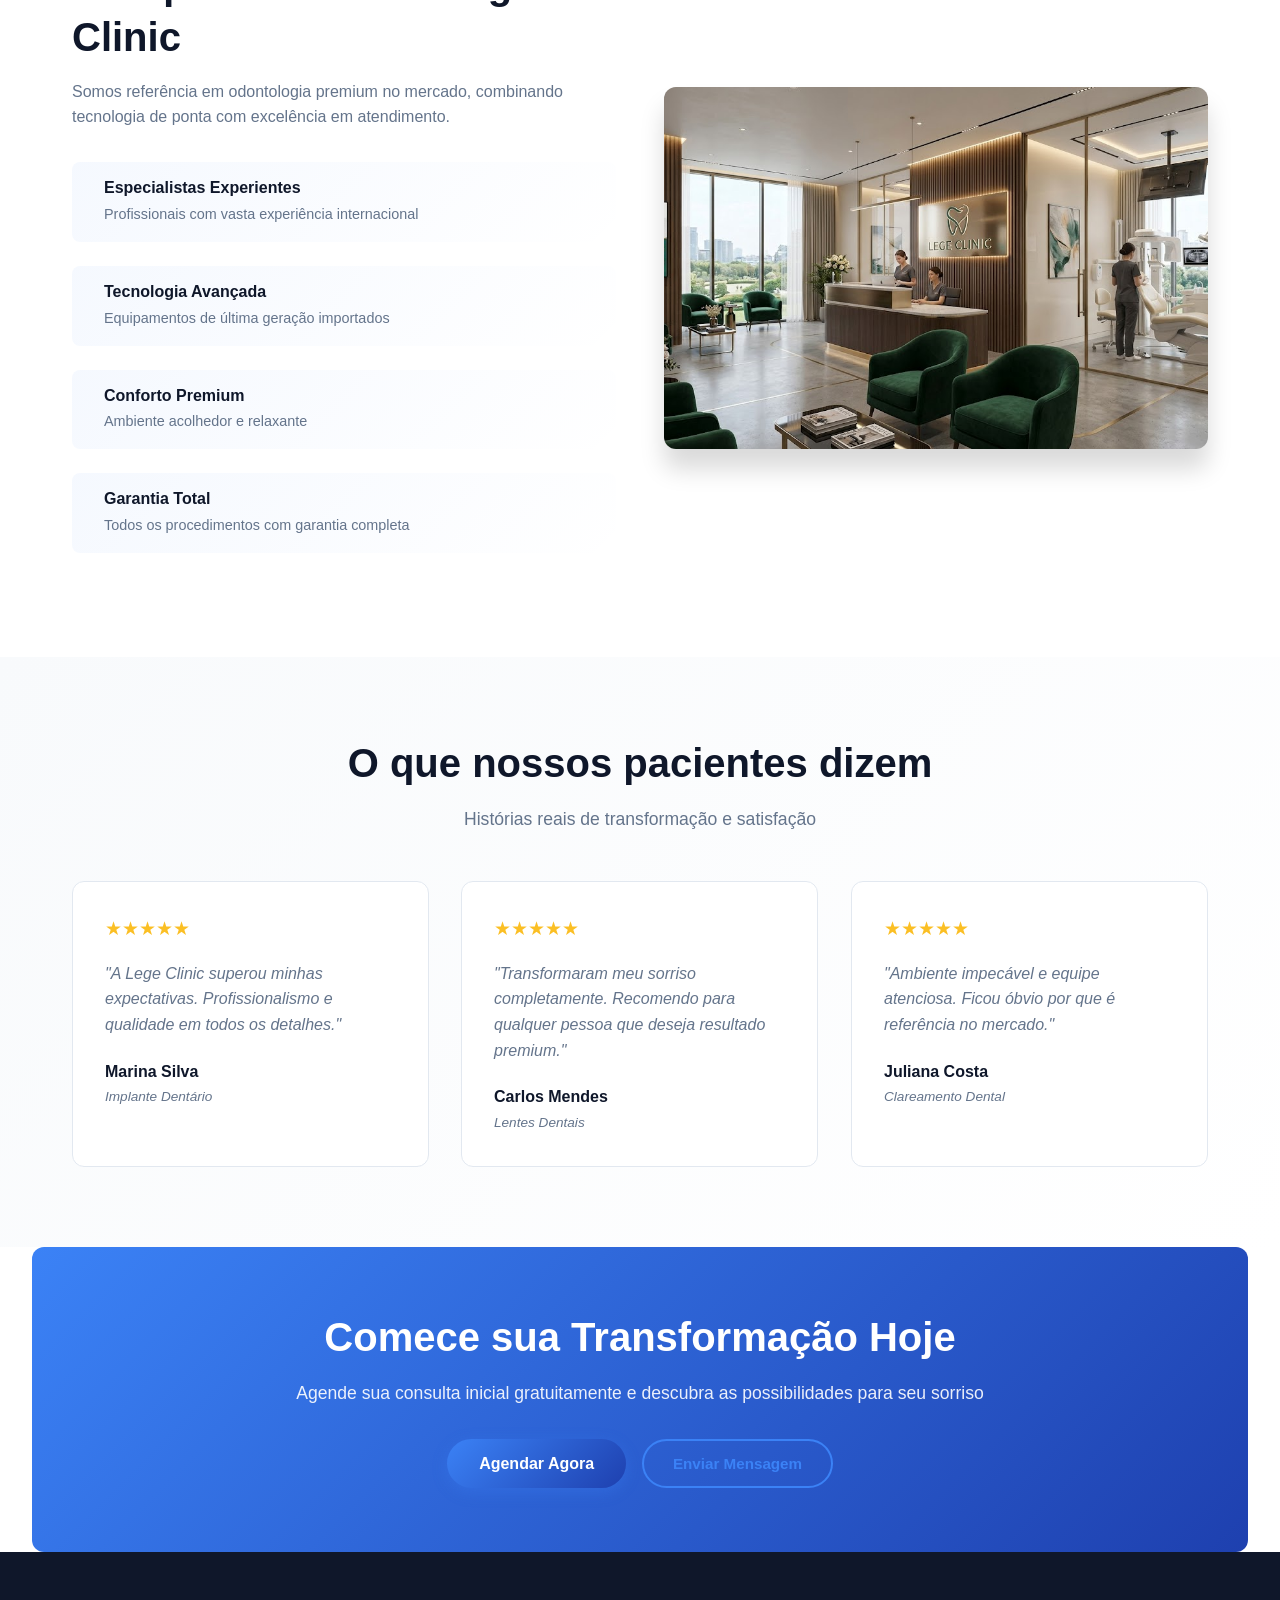
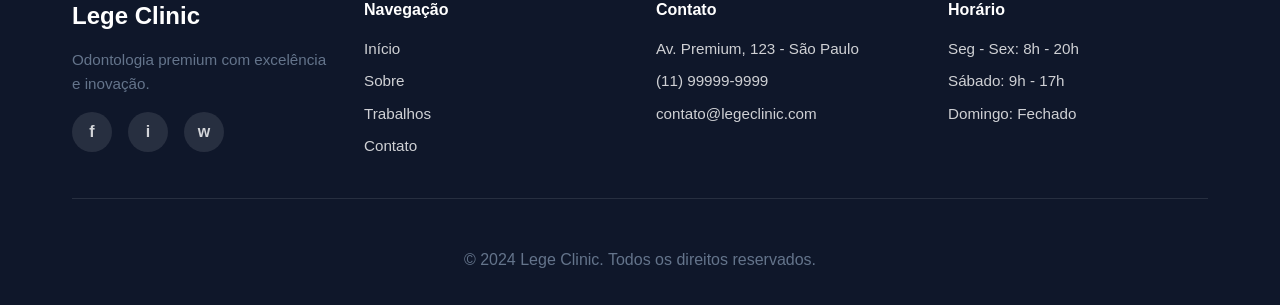
==== commit 9895ba9c: "perf: faz as imagens aparecerem automaticamente sem carregamento" ====
--- a/index.html
+++ b/index.html
@@ -6,6 +6,8 @@
     <title>Lege Clinic - Odontologia Premium</title>
     <link rel="stylesheet" href="style.css">
     <link rel="icon" type="image/x-icon" href="img/favicon.webp">
+    <!-- Preload imagem crítica -->
+    <link rel="preload" as="image" href="img/Consultório Premium.jpg" type="image/jpeg">
 </head>
 <body>
     <!-- Navigation -->
@@ -123,7 +125,7 @@
                 </div>
                 <div class="diferencial-image">
                     <div class="image-placeholder">
-                        <img src="img/Consultório Premium.jpg" alt="Consultório Premium">
+                        <img src="img/Consultório Premium.jpg" alt="Consultório Premium" width="600" height="400" loading="eager" decoding="async">
                     </div>
                 </div>
             </div>
--- a/style.css
+++ b/style.css
@@ -36,6 +36,36 @@
     overflow-x: hidden;
 }
 
+/* ===== Image Optimization & CLS Prevention ===== */
+img {
+    display: block;
+    max-width: 100%;
+    height: auto;
+    /* Garante aspect ratio sem layout shift */
+}
+
+img[width][height] {
+    /* Preserve aspect ratio em imagens com width/height definidos */
+    aspect-ratio: attr(width) / attr(height);
+}
+
+/* Previne CLS (Cumulative Layout Shift) em containers de imagens */
+.image-placeholder,
+.member-image,
+.before-after {
+    /* Define aspect ratio 3:2 para imagens */
+    aspect-ratio: 3 / 2;
+    background-color: #f0f0f0;
+    /* Melhora performance com will-change */
+    will-change: contents;
+}
+
+.story-image {
+    aspect-ratio: 5 / 4;
+    background-color: #f0f0f0;
+    will-change: contents;
+}
+
 /* ===== Typography ===== */
 h1, h2, h3, h4, h5, h6 {
     font-weight: 600;
@@ -498,6 +528,7 @@
     overflow: hidden;
     box-shadow: var(--shadow-xl);
     animation: fadeInRight 0.8s ease-out;
+    /* Aspect ratio já definido em regra global */
 }
 
 @keyframes fadeInRight {
@@ -513,9 +544,11 @@
 
 .image-placeholder img {
     width: 100%;
-    height: auto;
+    height: 100%;
     object-fit: cover;
     transition: var(--transition);
+    /* Garante que a imagem preencha o container preservando aspect ratio */
+    display: block;
 }
 
 .diferencial-image:hover img {
@@ -638,11 +671,14 @@
     border-radius: 12px;
     overflow: hidden;
     box-shadow: var(--shadow-xl);
+    /* Aspect ratio 5:4 já definido em regra global */
 }
 
 .story-image img {
     width: 100%;
-    height: auto;
+    height: 100%;
+    object-fit: cover;
+    display: block;
 }
 
 /* ===== MVV Section ===== */
@@ -706,7 +742,8 @@
     overflow: hidden;
     margin-bottom: 1.5rem;
     box-shadow: var(--shadow-md);
-    height: 300px;
+    /* Aspect ratio 1:1 para fotos de perfil */
+    aspect-ratio: 1;
     transition: var(--transition);
 }
 
@@ -715,6 +752,7 @@
     height: 100%;
     object-fit: cover;
     transition: var(--transition);
+    display: block;
 }
 
 .team-member:hover .member-image img {
@@ -873,7 +911,7 @@
 .before-after {
     position: relative;
     overflow: hidden;
-    height: 300px;
+    /* Aspect ratio 3:2 já definido em regra global */
 }
 
 .before,
@@ -891,6 +929,7 @@
     width: 100%;
     height: 100%;
     object-fit: cover;
+    display: block;
 }
 
 .label {
@@ -1452,8 +1491,9 @@
 /* ===== Scroll Effects ===== */
 .scroll-reveal {
     opacity: 0;
-    transform: translateY(30px);
-    transition: var(--transition);
+    transform: translateY(24px);
+    will-change: opacity, transform;
+    transition: opacity 0.55s cubic-bezier(0.16, 1, 0.3, 1), transform 0.55s cubic-bezier(0.16, 1, 0.3, 1);
 }
 
 .scroll-reveal.active {
